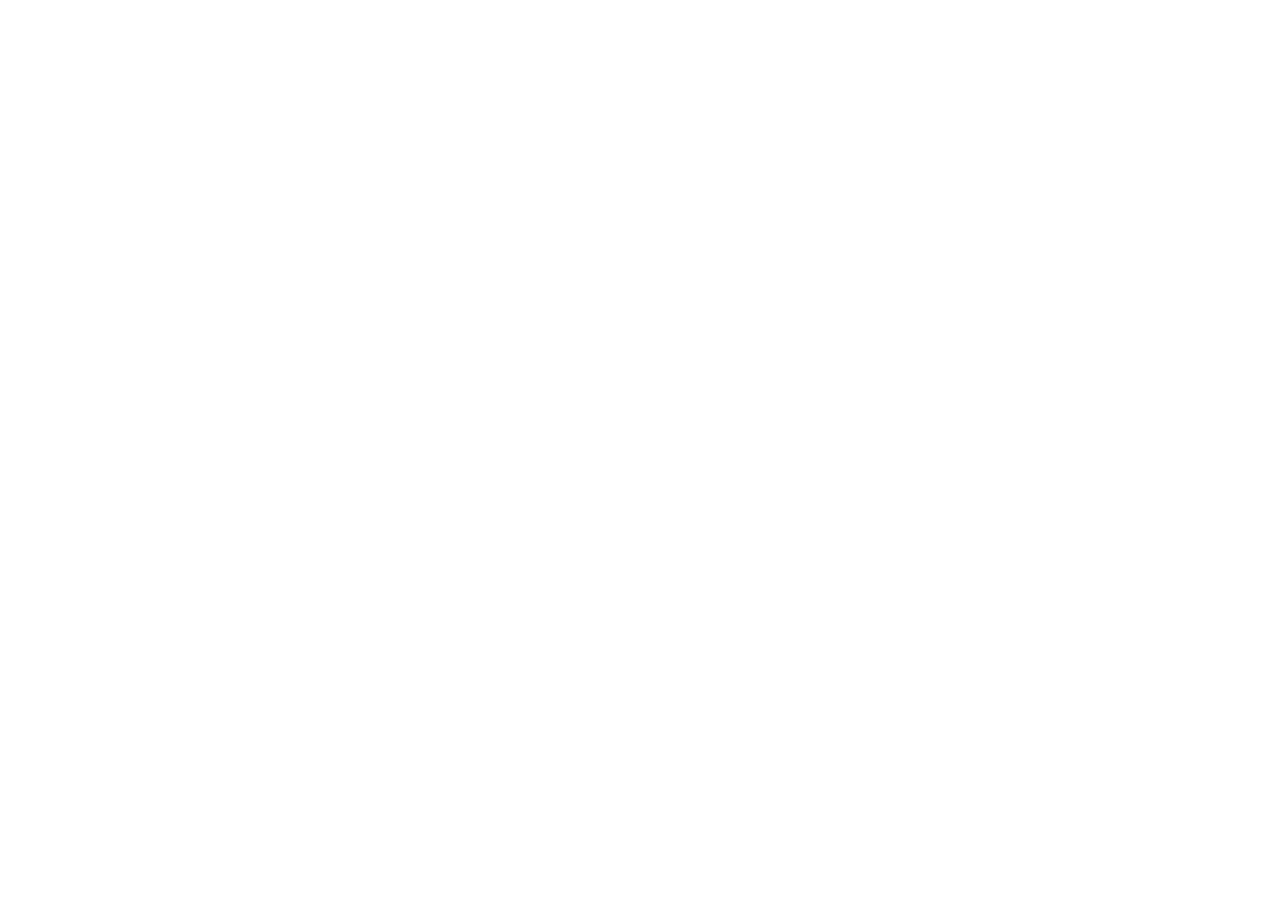
==== tests/math_unit_tests.html @ 1a9e1a67 "chore: scaffold project structure for Istanbul Autonomous Journey Assistant - Move existing code int" ====
<!DOCTYPE html>
<html lang="tr">
<head><meta charset="UTF-8"><title>Math Unit Tests — TODO</title></head>
<body>
<!-- TODO — Mathematical Modeler (Tuğba): dotProduct, l2Norm, probabilityUnion, expectedDelay için sayısal birim testler. -->
</body>
</html>
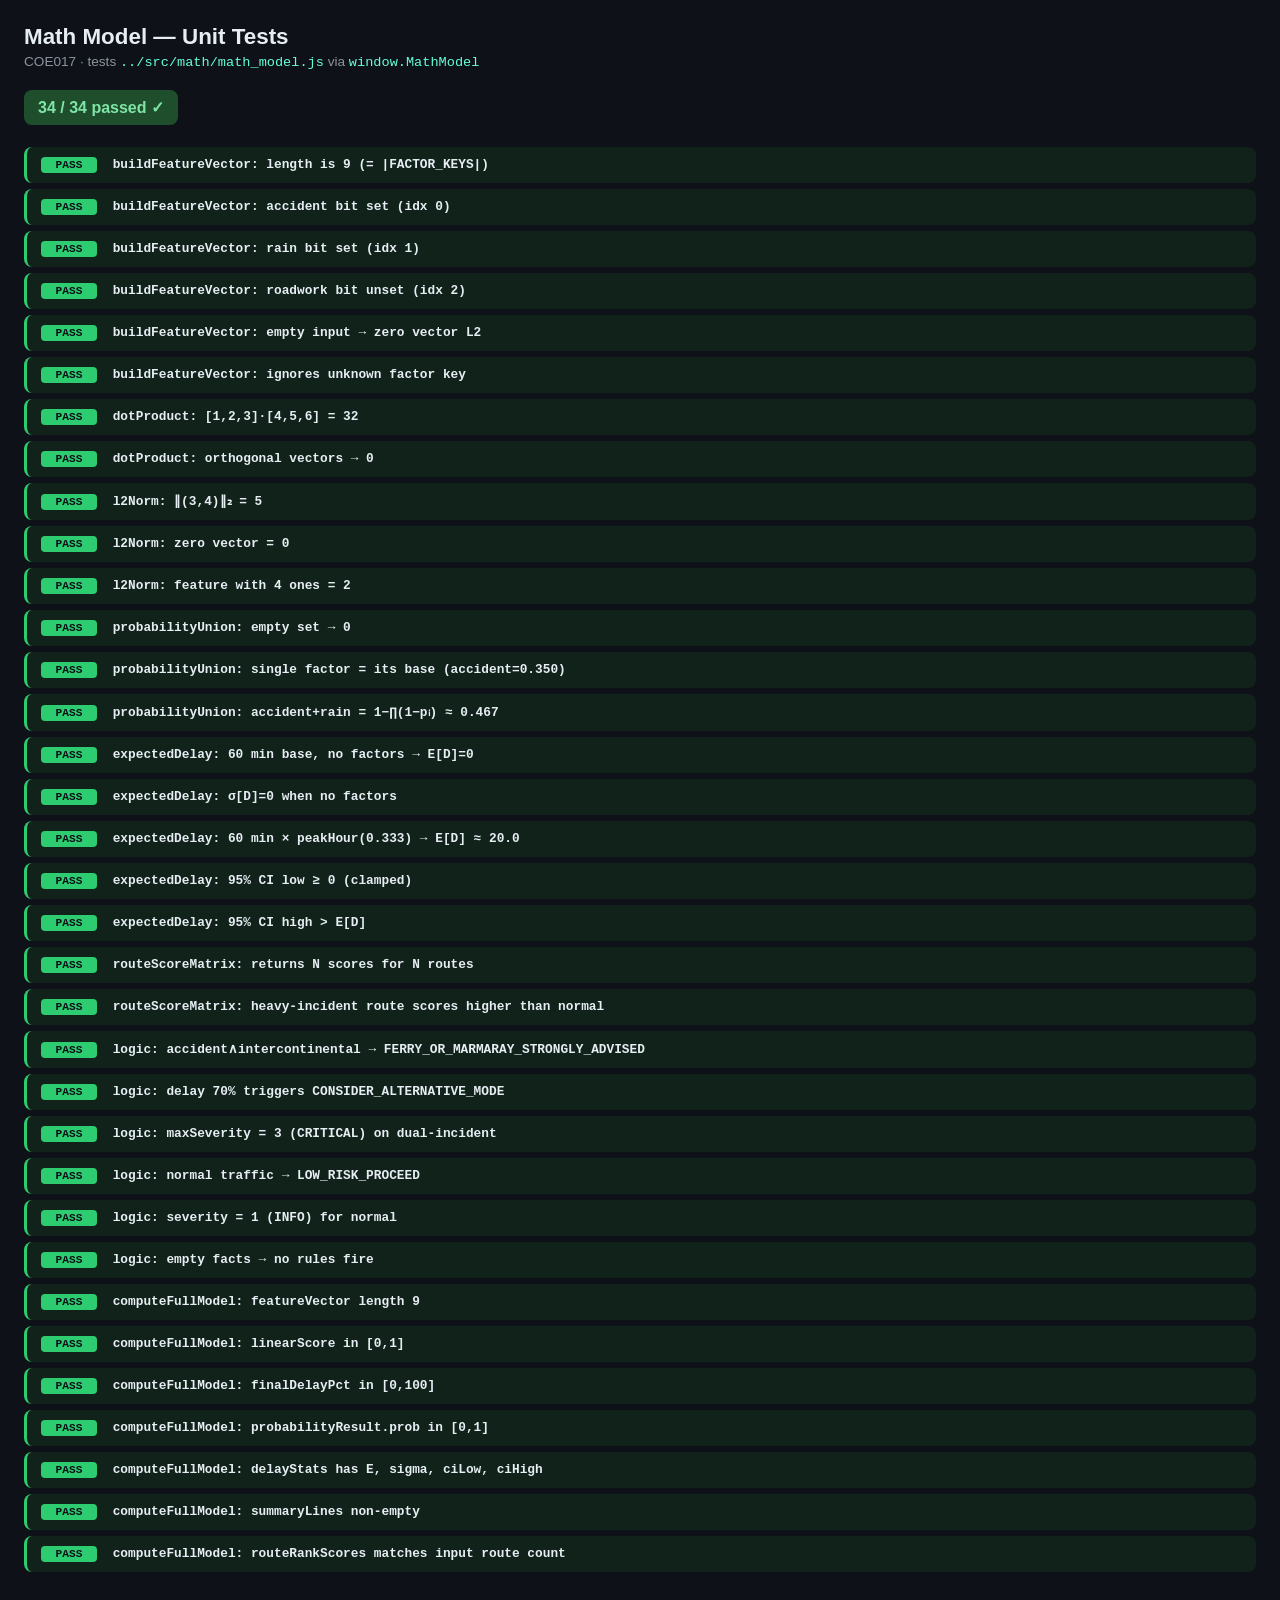
==== commit 5bdd6b2a: "test: add math unit tests and pluggable optimizer benchmark harness" ====
--- a/tests/math_unit_tests.html
+++ b/tests/math_unit_tests.html
@@ -1,7 +1,167 @@
 <!DOCTYPE html>
 <html lang="tr">
-<head><meta charset="UTF-8"><title>Math Unit Tests — TODO</title></head>
+<head>
+    <meta charset="UTF-8">
+    <title>Math Model — Unit Tests</title>
+    <style>
+        body { font-family: -apple-system, "Segoe UI", sans-serif; background: #0E1117; color: #E6EDF3; margin: 0; padding: 24px; }
+        h1 { font-size: 1.4rem; margin: 0 0 4px; }
+        .sub { color: #8B949E; font-size: 0.85rem; margin-bottom: 20px; }
+        .summary { display: inline-block; padding: 8px 14px; border-radius: 8px; font-weight: 700; margin-bottom: 16px; }
+        .summary.pass { background: #1F4E2C; color: #7FE5A6; }
+        .summary.fail { background: #5A1F1F; color: #FF8A8A; }
+        .test { padding: 10px 14px; margin: 6px 0; border-radius: 8px; border-left: 3px solid; font-family: ui-monospace, "Cascadia Code", monospace; font-size: 0.8rem; }
+        .test.pass { background: #11221A; border-color: #2ECC71; }
+        .test.fail { background: #2A1414; border-color: #FF4D4D; }
+        .test .name { font-weight: 700; color: #E6EDF3; }
+        .test .detail { color: #8B949E; margin-top: 4px; line-height: 1.5; }
+        .badge { display: inline-block; min-width: 44px; text-align: center; padding: 2px 6px; border-radius: 4px; font-size: 0.7rem; font-weight: 700; margin-right: 8px; }
+        .badge.pass { background: #2ECC71; color: #0E1117; }
+        .badge.fail { background: #FF4D4D; color: #0E1117; }
+        code { color: #64FFDA; }
+    </style>
+</head>
 <body>
-<!-- TODO — Mathematical Modeler (Tuğba): dotProduct, l2Norm, probabilityUnion, expectedDelay için sayısal birim testler. -->
+    <h1>Math Model — Unit Tests</h1>
+    <div class="sub">COE017 · tests <code>../src/math/math_model.js</code> via <code>window.MathModel</code></div>
+    <div id="summary" class="summary"></div>
+    <div id="results"></div>
+
+    <script src="../src/math/math_model.js"></script>
+    <script>
+    (function () {
+        'use strict';
+
+        const EPS = 1e-6;
+        const results = [];
+
+        function assert(name, cond, detail) {
+            results.push({ name, pass: !!cond, detail: detail || '' });
+        }
+        function assertClose(name, actual, expected, eps) {
+            eps = eps == null ? EPS : eps;
+            const ok = Math.abs(actual - expected) <= eps;
+            assert(name, ok, `expected ≈ ${expected}, got ${actual} (Δ=${Math.abs(actual - expected).toExponential(2)}, eps=${eps})`);
+        }
+        function assertEqual(name, actual, expected) {
+            const ok = JSON.stringify(actual) === JSON.stringify(expected);
+            assert(name, ok, `expected ${JSON.stringify(expected)}, got ${JSON.stringify(actual)}`);
+        }
+
+        // ── 1. buildFeatureVector ──────────────────────────────
+        const x1 = MathModel.buildFeatureVector(['accident', 'rain']);
+        assert('buildFeatureVector: length is 9 (= |FACTOR_KEYS|)', x1.length === 9);
+        assertClose('buildFeatureVector: accident bit set (idx 0)', x1[0], 1.0);
+        assertClose('buildFeatureVector: rain bit set (idx 1)', x1[1], 1.0);
+        assertClose('buildFeatureVector: roadwork bit unset (idx 2)', x1[2], 0.0);
+        assertClose('buildFeatureVector: empty input → zero vector L2', MathModel.l2Norm(MathModel.buildFeatureVector([])), 0.0);
+        assert('buildFeatureVector: ignores unknown factor key', MathModel.l2Norm(MathModel.buildFeatureVector(['nonsense'])) === 0);
+
+        // ── 2. dotProduct ──────────────────────────────────────
+        const a = new Float64Array([1, 2, 3]);
+        const b = new Float64Array([4, 5, 6]);
+        assertClose('dotProduct: [1,2,3]·[4,5,6] = 32', MathModel.dotProduct(a, b), 32);
+        assertClose('dotProduct: orthogonal vectors → 0',
+            MathModel.dotProduct(new Float64Array([1, 0]), new Float64Array([0, 1])), 0);
+
+        // ── 3. l2Norm ──────────────────────────────────────────
+        assertClose('l2Norm: ‖(3,4)‖₂ = 5', MathModel.l2Norm(new Float64Array([3, 4])), 5);
+        assertClose('l2Norm: zero vector = 0', MathModel.l2Norm(new Float64Array([0, 0, 0])), 0);
+        assertClose('l2Norm: feature with 4 ones = 2', MathModel.l2Norm(new Float64Array([1, 1, 1, 1])), 2);
+
+        // ── 4. probabilityUnion (complement rule) ──────────────
+        const empty = MathModel.probabilityUnion([]);
+        assertClose('probabilityUnion: empty set → 0', empty.prob, 0);
+
+        const accidentOnly = MathModel.probabilityUnion(['accident']);
+        assertClose('probabilityUnion: single factor = its base (accident=0.350)',
+            accidentOnly.prob, MathModel.DELAY_PARAMS.accident.base);
+
+        // 1 − (1 − 0.350)(1 − 0.180) = 1 − 0.650 × 0.820 = 0.467
+        const accRain = MathModel.probabilityUnion(['accident', 'rain']);
+        assertClose('probabilityUnion: accident+rain = 1−∏(1−pᵢ) ≈ 0.467',
+            accRain.prob, 1 - (1 - 0.350) * (1 - 0.180), 1e-9);
+
+        // ── 5. expectedDelay ───────────────────────────────────
+        const noDelay = MathModel.expectedDelay(60, []);
+        assertClose('expectedDelay: 60 min base, no factors → E[D]=0', noDelay.E, 0);
+        assertClose('expectedDelay: σ[D]=0 when no factors', noDelay.sigma, 0);
+
+        const peakOnly = MathModel.expectedDelay(60, ['peakHour']);
+        // E = 60 * 0.333 = 19.98 → rounded to 1 decimal = 20.0
+        assertClose('expectedDelay: 60 min × peakHour(0.333) → E[D] ≈ 20.0', peakOnly.E, 20.0, 0.05);
+        assert('expectedDelay: 95% CI low ≥ 0 (clamped)', peakOnly.ciLow >= 0);
+        assert('expectedDelay: 95% CI high > E[D]', peakOnly.ciHigh > peakOnly.E);
+
+        // ── 6. routeScoreMatrix ────────────────────────────────
+        const routeVecs = [
+            MathModel.buildFeatureVector(['accident', 'peakHour']),
+            MathModel.buildFeatureVector(['normal'])
+        ];
+        const scores = MathModel.routeScoreMatrix(routeVecs);
+        assert('routeScoreMatrix: returns N scores for N routes', scores.length === 2);
+        assert('routeScoreMatrix: heavy-incident route scores higher than normal',
+            scores[0] > scores[1]);
+
+        // ── 7. Logic engine — Modus Ponens ─────────────────────
+        const r1 = MathModel.runLogicEngine({
+            activeFactorKeys: ['accident', 'intercontinental'],
+            delayPercent: 70
+        });
+        const fired1 = r1.conclusions.map(c => c.conclusion);
+        assert('logic: accident∧intercontinental → FERRY_OR_MARMARAY_STRONGLY_ADVISED',
+            fired1.includes('FERRY_OR_MARMARAY_STRONGLY_ADVISED'));
+        assert('logic: delay 70% triggers CONSIDER_ALTERNATIVE_MODE',
+            fired1.includes('CONSIDER_ALTERNATIVE_MODE'));
+        assert('logic: maxSeverity = 3 (CRITICAL) on dual-incident',
+            r1.maxSeverity === 3);
+
+        const r2 = MathModel.runLogicEngine({ activeFactorKeys: ['normal'], delayPercent: 5 });
+        const fired2 = r2.conclusions.map(c => c.conclusion);
+        assert('logic: normal traffic → LOW_RISK_PROCEED', fired2.includes('LOW_RISK_PROCEED'));
+        assert('logic: severity = 1 (INFO) for normal', r2.maxSeverity === 1);
+
+        const r3 = MathModel.runLogicEngine({ activeFactorKeys: [], delayPercent: 0 });
+        assert('logic: empty facts → no rules fire', r3.conclusions.length === 0);
+
+        // ── 8. computeFullModel — integration smoke ────────────
+        const full = MathModel.computeFullModel({
+            activeFactorKeys: ['accident', 'peakHour', 'intercontinental'],
+            baseTimeMin: 45,
+            routeVectors: routeVecs
+        });
+        assert('computeFullModel: featureVector length 9', full.featureVector.length === 9);
+        assert('computeFullModel: linearScore in [0,1]',
+            full.linearScore >= 0 && full.linearScore <= 1);
+        assert('computeFullModel: finalDelayPct in [0,100]',
+            full.finalDelayPct >= 0 && full.finalDelayPct <= 100);
+        assert('computeFullModel: probabilityResult.prob in [0,1]',
+            full.probabilityResult.prob >= 0 && full.probabilityResult.prob <= 1);
+        assert('computeFullModel: delayStats has E, sigma, ciLow, ciHigh',
+            'E' in full.delayStats && 'sigma' in full.delayStats &&
+            'ciLow' in full.delayStats && 'ciHigh' in full.delayStats);
+        assert('computeFullModel: summaryLines non-empty', full.summaryLines.length > 0);
+        assert('computeFullModel: routeRankScores matches input route count',
+            full.routeRankScores.length === routeVecs.length);
+
+        // ── Render report ──────────────────────────────────────
+        const passed = results.filter(r => r.pass).length;
+        const total = results.length;
+        const allPass = passed === total;
+
+        const summary = document.getElementById('summary');
+        summary.className = 'summary ' + (allPass ? 'pass' : 'fail');
+        summary.textContent = `${passed} / ${total} passed` + (allPass ? '  ✓' : '  ✗');
+
+        const out = document.getElementById('results');
+        out.innerHTML = results.map(r => `
+            <div class="test ${r.pass ? 'pass' : 'fail'}">
+                <span class="badge ${r.pass ? 'pass' : 'fail'}">${r.pass ? 'PASS' : 'FAIL'}</span>
+                <span class="name">${r.name}</span>
+                ${r.detail && !r.pass ? `<div class="detail">${r.detail}</div>` : ''}
+            </div>
+        `).join('');
+    })();
+    </script>
 </body>
 </html>
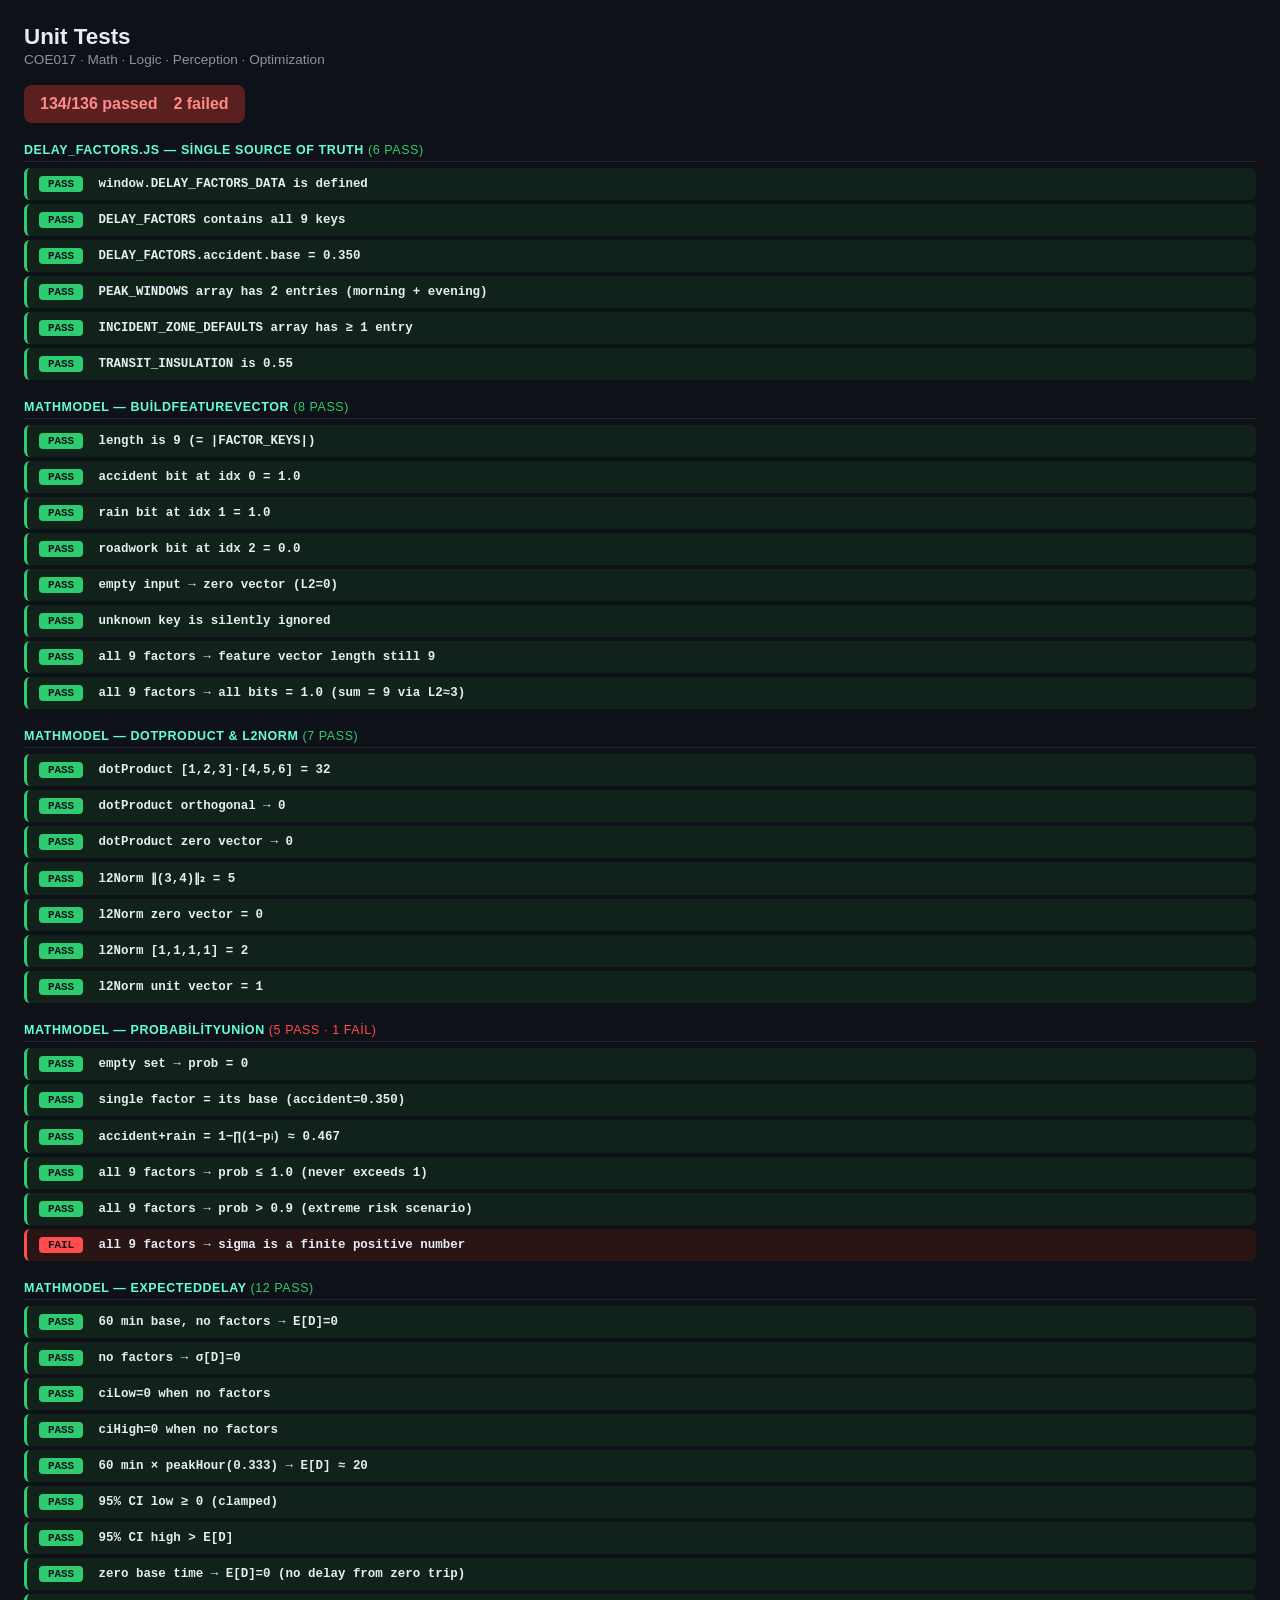
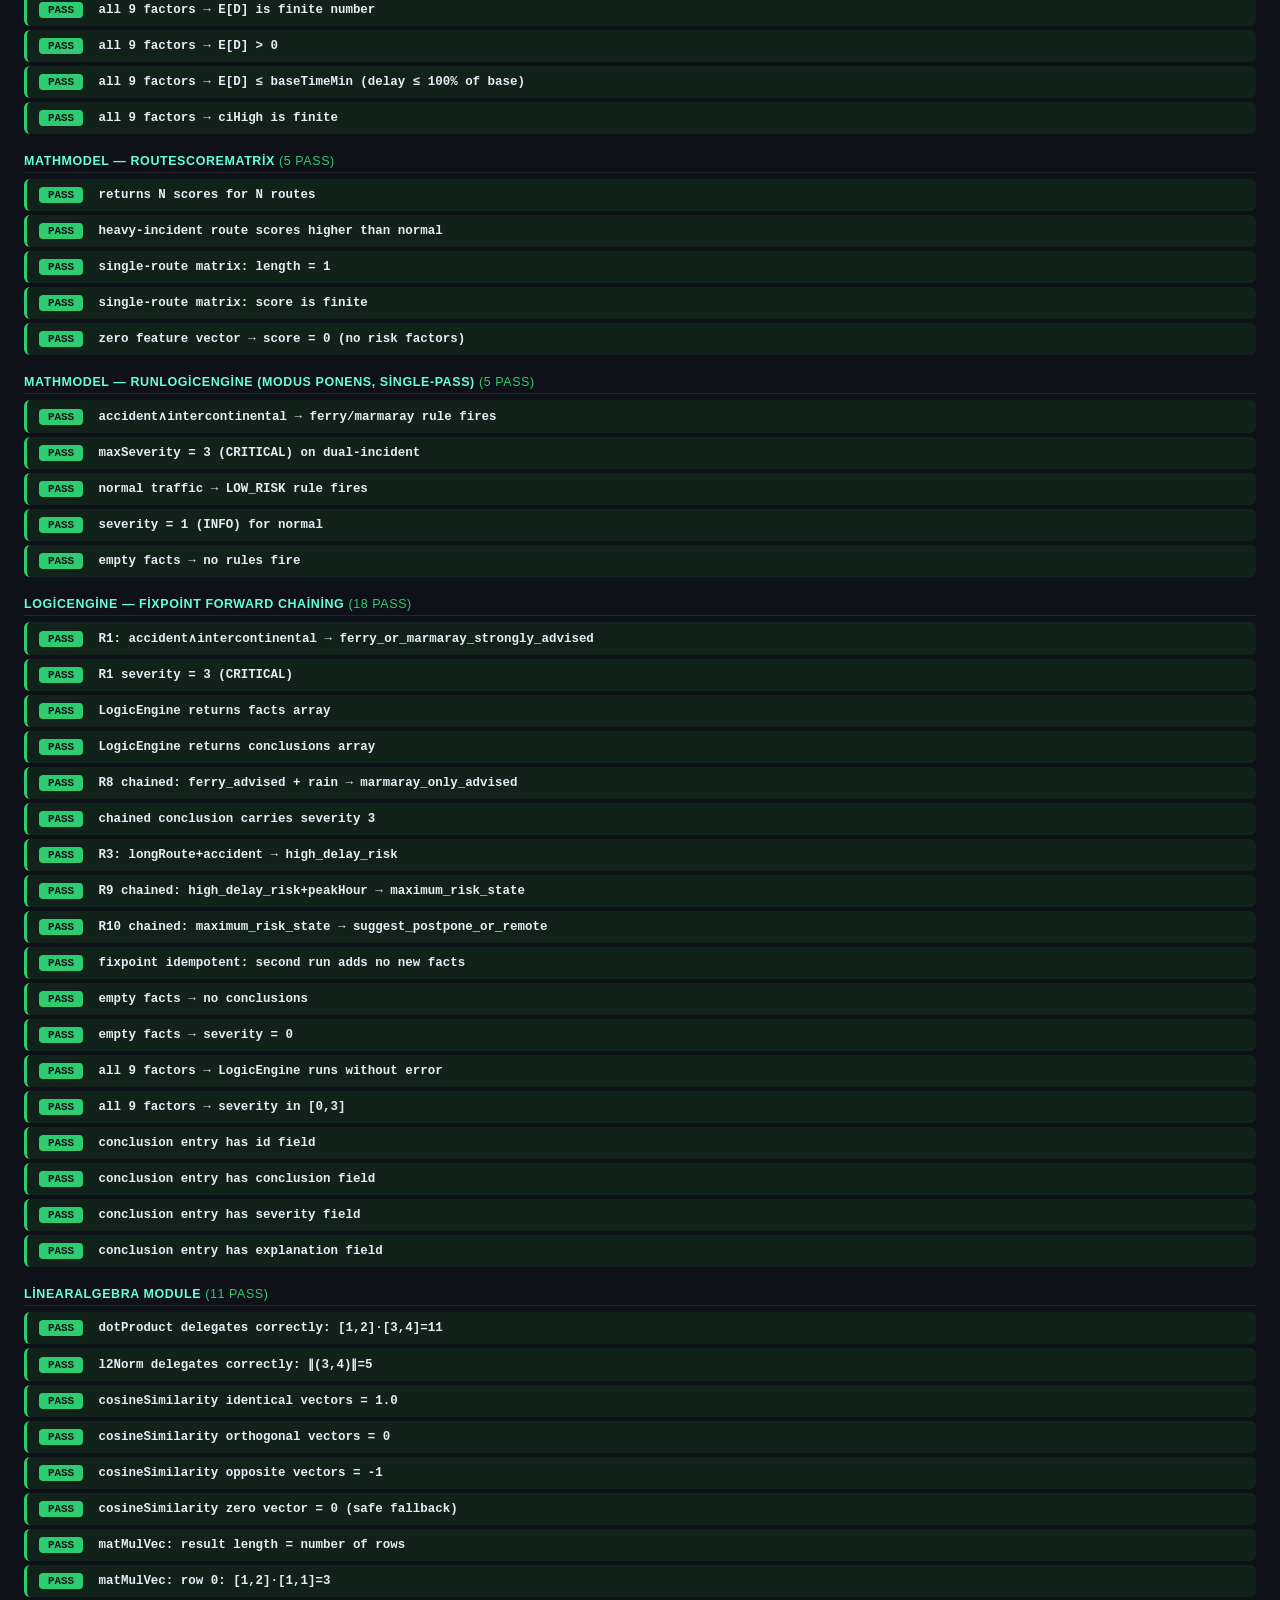
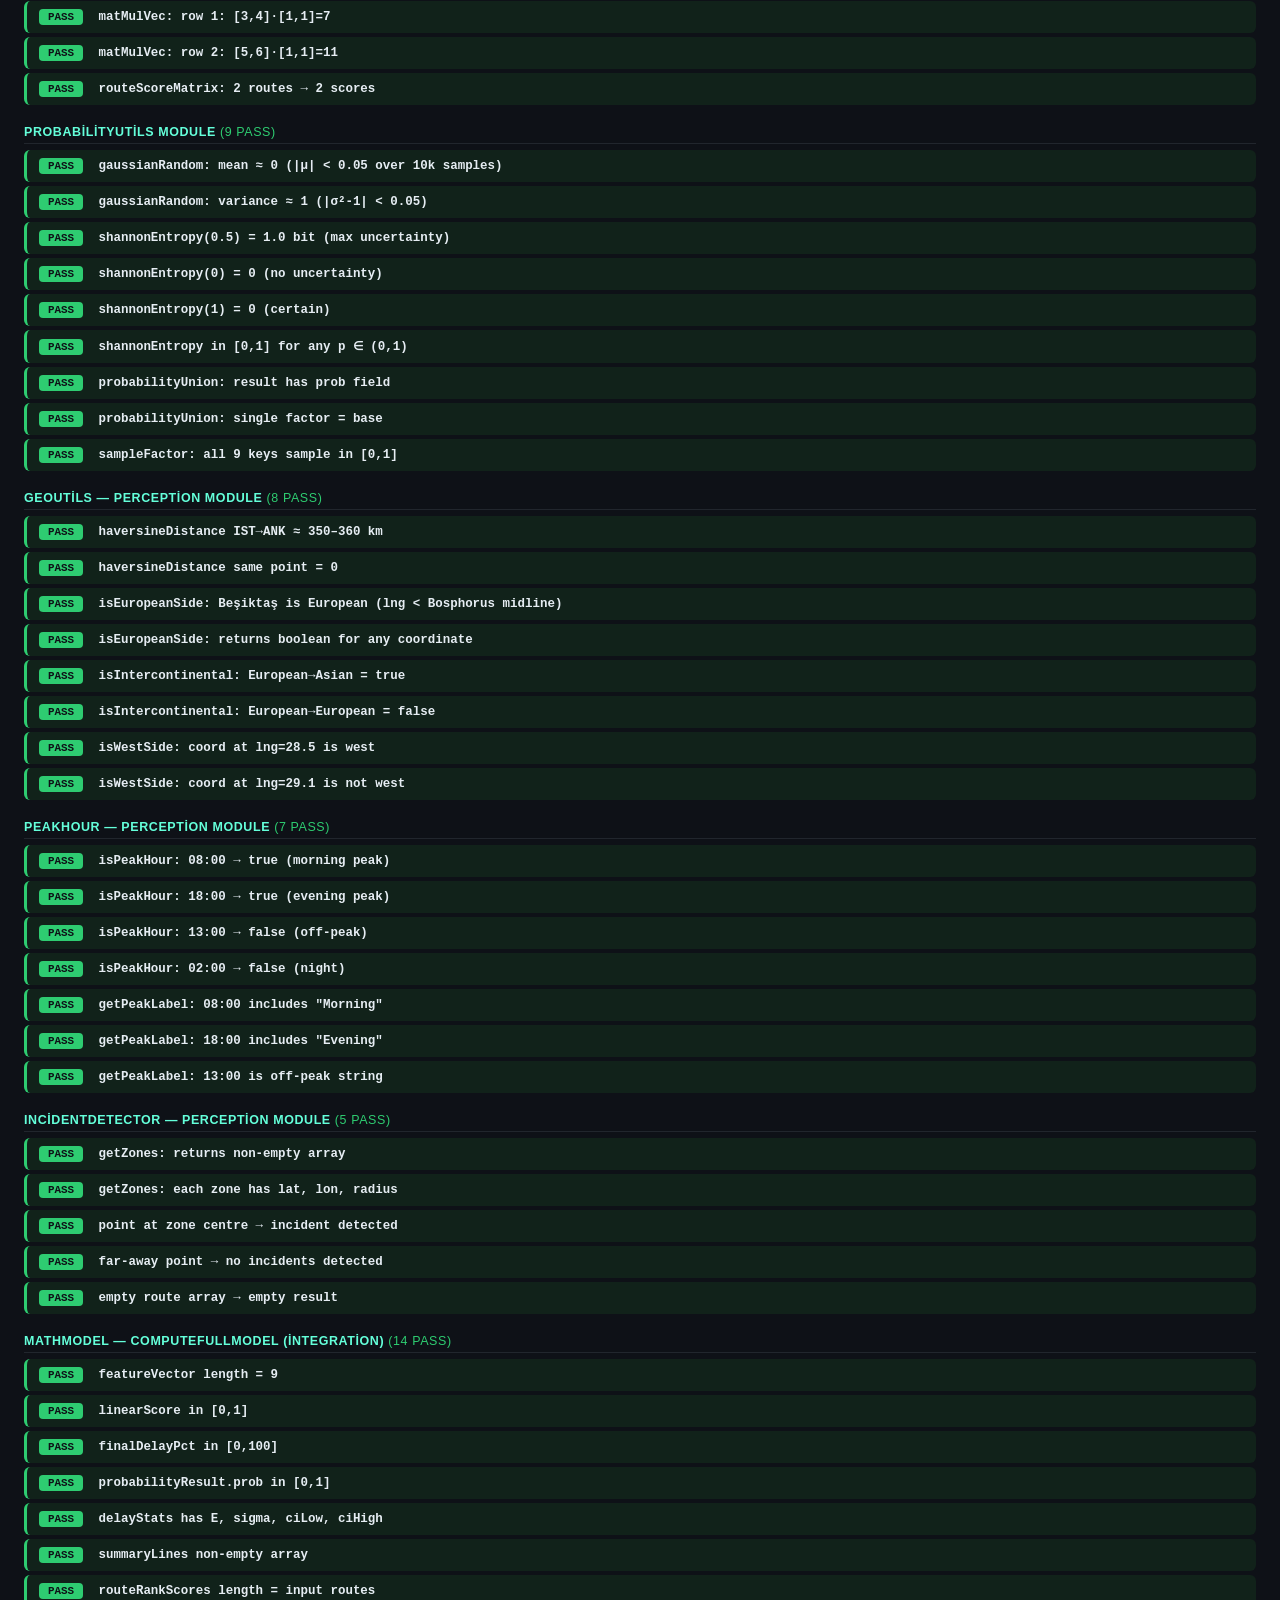
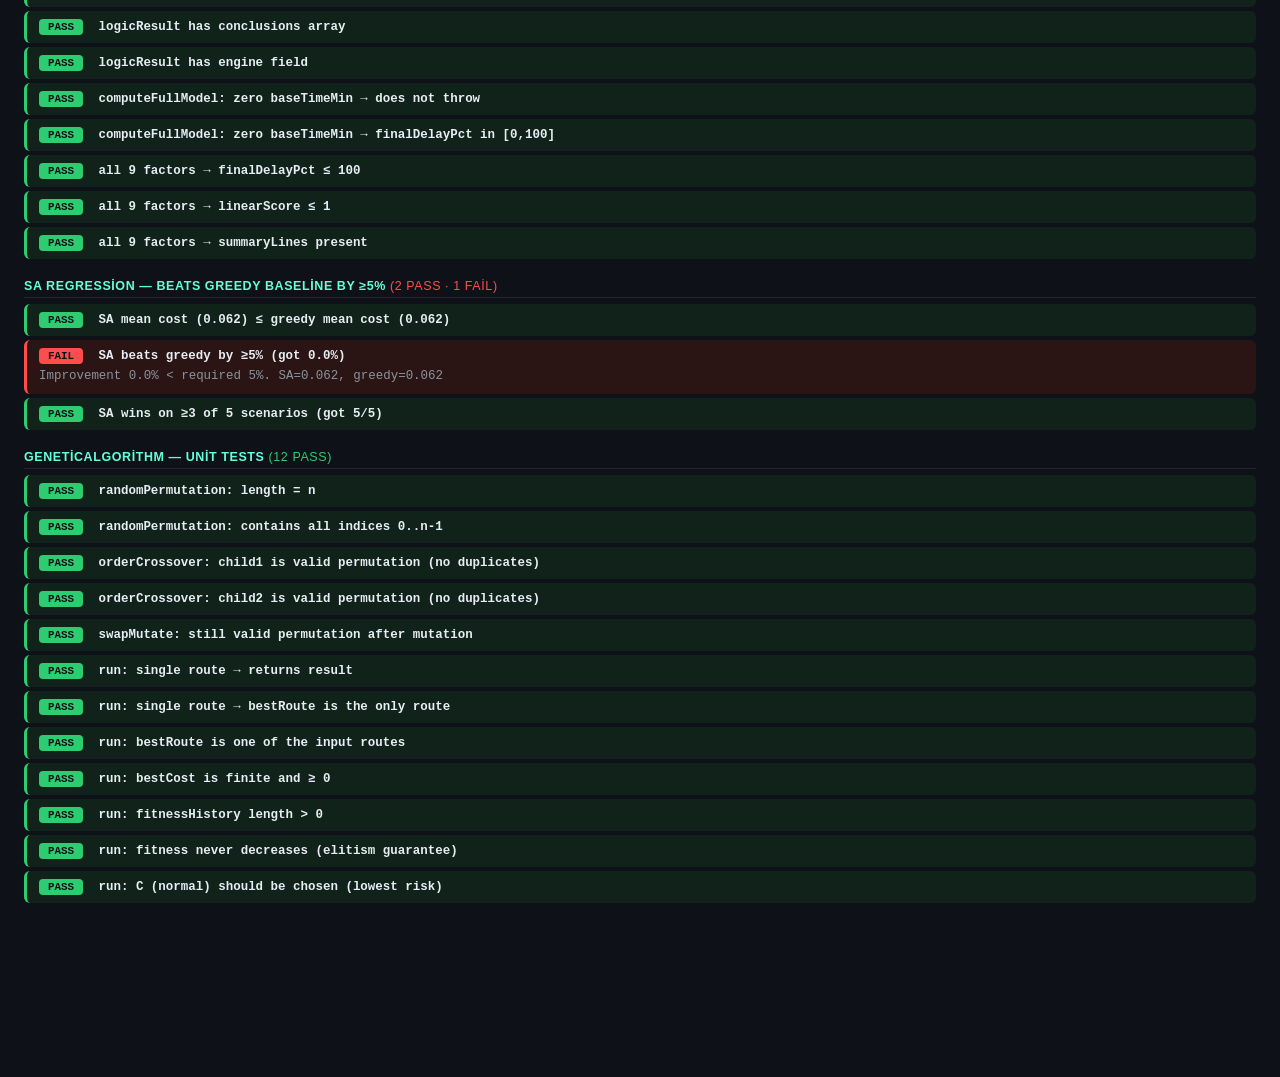
==== commit 363ef9fd: "feat: branch2 (new improvements + tests)" ====
--- a/tests/math_unit_tests.html
+++ b/tests/math_unit_tests.html
@@ -2,165 +2,776 @@
 <html lang="tr">
 <head>
     <meta charset="UTF-8">
-    <title>Math Model — Unit Tests</title>
+    <title>Unit Tests — COE017</title>
     <style>
-        body { font-family: -apple-system, "Segoe UI", sans-serif; background: #0E1117; color: #E6EDF3; margin: 0; padding: 24px; }
-        h1 { font-size: 1.4rem; margin: 0 0 4px; }
-        .sub { color: #8B949E; font-size: 0.85rem; margin-bottom: 20px; }
-        .summary { display: inline-block; padding: 8px 14px; border-radius: 8px; font-weight: 700; margin-bottom: 16px; }
-        .summary.pass { background: #1F4E2C; color: #7FE5A6; }
-        .summary.fail { background: #5A1F1F; color: #FF8A8A; }
-        .test { padding: 10px 14px; margin: 6px 0; border-radius: 8px; border-left: 3px solid; font-family: ui-monospace, "Cascadia Code", monospace; font-size: 0.8rem; }
-        .test.pass { background: #11221A; border-color: #2ECC71; }
-        .test.fail { background: #2A1414; border-color: #FF4D4D; }
-        .test .name { font-weight: 700; color: #E6EDF3; }
-        .test .detail { color: #8B949E; margin-top: 4px; line-height: 1.5; }
-        .badge { display: inline-block; min-width: 44px; text-align: center; padding: 2px 6px; border-radius: 4px; font-size: 0.7rem; font-weight: 700; margin-right: 8px; }
-        .badge.pass { background: #2ECC71; color: #0E1117; }
-        .badge.fail { background: #FF4D4D; color: #0E1117; }
-        code { color: #64FFDA; }
+        *, *::before, *::after { box-sizing: border-box; margin: 0; padding: 0; }
+        body   { font-family: -apple-system, "Segoe UI", sans-serif; background: #0E1117; color: #E6EDF3; padding: 24px; }
+        h1     { font-size: 1.4rem; margin-bottom: 2px; }
+        .sub   { color: #8B949E; font-size: 0.85rem; margin-bottom: 18px; }
+        .summary { display:inline-flex; gap:16px; padding:10px 16px;
+                   border-radius:8px; font-weight:700; margin-bottom:20px; }
+        .summary.pass { background:#1F4E2C; color:#7FE5A6; }
+        .summary.fail { background:#5A1F1F; color:#FF8A8A; }
+        .group { margin-bottom:20px; }
+        .group-title { font-size:0.78rem; font-weight:700; color:#64FFDA;
+                       text-transform:uppercase; letter-spacing:.6px;
+                       margin-bottom:6px; padding-bottom:4px;
+                       border-bottom:1px solid #21262D; }
+        .test  { padding:8px 12px; margin:4px 0; border-radius:6px;
+                 border-left:3px solid; font-family:ui-monospace,"Cascadia Code",monospace;
+                 font-size:0.78rem; }
+        .test.pass { background:#11221A; border-color:#2ECC71; }
+        .test.fail { background:#2A1414; border-color:#FF4D4D; }
+        .name  { font-weight:700; color:#E6EDF3; }
+        .detail{ color:#8B949E; margin-top:3px; line-height:1.5; }
+        .badge { display:inline-block; min-width:44px; text-align:center;
+                 padding:2px 6px; border-radius:4px; font-size:0.68rem;
+                 font-weight:700; margin-right:8px; }
+        .badge.pass { background:#2ECC71; color:#0E1117; }
+        .badge.fail { background:#FF4D4D; color:#0E1117; }
+        .badge.skip { background:#8B949E; color:#0E1117; }
+        code   { color:#64FFDA; }
     </style>
 </head>
 <body>
-    <h1>Math Model — Unit Tests</h1>
-    <div class="sub">COE017 · tests <code>../src/math/math_model.js</code> via <code>window.MathModel</code></div>
+    <h1>Unit Tests</h1>
+    <div class="sub">COE017 · Math · Logic · Perception · Optimization</div>
     <div id="summary" class="summary"></div>
     <div id="results"></div>
 
+    <!-- ── Dependency load order ──────────────────────────────────
+         FIX: Previously only math_model.js was loaded.
+         delay_factors.js must come first so math_model reads
+         window.DELAY_FACTORS instead of using its inline fallback.
+         All new modules follow in dependency order.
+    ─────────────────────────────────────────────────────────────── -->
+    <script src="../src/data/delay_factors.js"></script>
     <script src="../src/math/math_model.js"></script>
+    <script src="../src/math/linear_algebra.js"></script>
+    <script src="../src/math/logic_engine.js"></script>
+    <script src="../src/math/probability.js"></script>
+    <script src="../src/perception/geo.js"></script>
+    <script src="../src/perception/incidents.js"></script>
+    <script src="../src/perception/peak_hour.js"></script>
+    <script src="../src/optimization/optimizer.js"></script>
+    <script src="../src/optimization/baseline_greedy.js"></script>
+    <script src="../src/optimization/simulated_annealing.js"></script>
+    <script src="../src/optimization/ga_route_planner.js"></script>
+
     <script>
     (function () {
         'use strict';
 
         const EPS = 1e-6;
-        const results = [];
-
+        const groups = [];
+        let currentGroup = null;
+
+        function group(title) {
+            currentGroup = { title, tests: [] };
+            groups.push(currentGroup);
+        }
         function assert(name, cond, detail) {
-            results.push({ name, pass: !!cond, detail: detail || '' });
+            currentGroup.tests.push({ name, pass: !!cond, detail: detail || '', skipped: false });
+        }
+        function skip(name, reason) {
+            currentGroup.tests.push({ name, pass: false, detail: reason, skipped: true });
         }
         function assertClose(name, actual, expected, eps) {
             eps = eps == null ? EPS : eps;
             const ok = Math.abs(actual - expected) <= eps;
-            assert(name, ok, `expected ≈ ${expected}, got ${actual} (Δ=${Math.abs(actual - expected).toExponential(2)}, eps=${eps})`);
-        }
-        function assertEqual(name, actual, expected) {
-            const ok = JSON.stringify(actual) === JSON.stringify(expected);
-            assert(name, ok, `expected ${JSON.stringify(expected)}, got ${JSON.stringify(actual)}`);
-        }
-
-        // ── 1. buildFeatureVector ──────────────────────────────
-        const x1 = MathModel.buildFeatureVector(['accident', 'rain']);
-        assert('buildFeatureVector: length is 9 (= |FACTOR_KEYS|)', x1.length === 9);
-        assertClose('buildFeatureVector: accident bit set (idx 0)', x1[0], 1.0);
-        assertClose('buildFeatureVector: rain bit set (idx 1)', x1[1], 1.0);
-        assertClose('buildFeatureVector: roadwork bit unset (idx 2)', x1[2], 0.0);
-        assertClose('buildFeatureVector: empty input → zero vector L2', MathModel.l2Norm(MathModel.buildFeatureVector([])), 0.0);
-        assert('buildFeatureVector: ignores unknown factor key', MathModel.l2Norm(MathModel.buildFeatureVector(['nonsense'])) === 0);
-
-        // ── 2. dotProduct ──────────────────────────────────────
-        const a = new Float64Array([1, 2, 3]);
-        const b = new Float64Array([4, 5, 6]);
-        assertClose('dotProduct: [1,2,3]·[4,5,6] = 32', MathModel.dotProduct(a, b), 32);
-        assertClose('dotProduct: orthogonal vectors → 0',
-            MathModel.dotProduct(new Float64Array([1, 0]), new Float64Array([0, 1])), 0);
-
-        // ── 3. l2Norm ──────────────────────────────────────────
-        assertClose('l2Norm: ‖(3,4)‖₂ = 5', MathModel.l2Norm(new Float64Array([3, 4])), 5);
-        assertClose('l2Norm: zero vector = 0', MathModel.l2Norm(new Float64Array([0, 0, 0])), 0);
-        assertClose('l2Norm: feature with 4 ones = 2', MathModel.l2Norm(new Float64Array([1, 1, 1, 1])), 2);
-
-        // ── 4. probabilityUnion (complement rule) ──────────────
-        const empty = MathModel.probabilityUnion([]);
-        assertClose('probabilityUnion: empty set → 0', empty.prob, 0);
-
-        const accidentOnly = MathModel.probabilityUnion(['accident']);
-        assertClose('probabilityUnion: single factor = its base (accident=0.350)',
-            accidentOnly.prob, MathModel.DELAY_PARAMS.accident.base);
-
-        // 1 − (1 − 0.350)(1 − 0.180) = 1 − 0.650 × 0.820 = 0.467
-        const accRain = MathModel.probabilityUnion(['accident', 'rain']);
-        assertClose('probabilityUnion: accident+rain = 1−∏(1−pᵢ) ≈ 0.467',
-            accRain.prob, 1 - (1 - 0.350) * (1 - 0.180), 1e-9);
-
-        // ── 5. expectedDelay ───────────────────────────────────
+            assert(name, ok,
+                `expected ≈ ${expected}, got ${actual}  (Δ=${Math.abs(actual-expected).toExponential(2)}, eps=${eps})`);
+        }
+
+        const ALL_FACTOR_KEYS = [
+            'accident','rain','roadwork','breakdown',
+            'peakHour','intercontinental','westSide','longRoute','normal'
+        ];
+
+        // ════════════════════════════════════════════════════════
+        //  1. delay_factors.js — single source of truth
+        // ════════════════════════════════════════════════════════
+        group('delay_factors.js — single source of truth');
+
+        assert('window.DELAY_FACTORS_DATA is defined',
+            typeof window.DELAY_FACTORS_DATA === 'object' && window.DELAY_FACTORS_DATA !== null);
+
+        assert('DELAY_FACTORS contains all 9 keys', (() => {
+            const df = window.DELAY_FACTORS || {};
+            return ALL_FACTOR_KEYS.every(k => k in df);
+        })());
+
+        assert('DELAY_FACTORS.accident.base = 0.350',
+            (window.DELAY_FACTORS || {}).accident &&
+            Math.abs(window.DELAY_FACTORS.accident.base - 0.350) < 1e-9);
+
+        assert('PEAK_WINDOWS array has 2 entries (morning + evening)',
+            Array.isArray(window.DELAY_FACTORS_DATA.PEAK_WINDOWS) &&
+            window.DELAY_FACTORS_DATA.PEAK_WINDOWS.length === 2);
+
+        assert('INCIDENT_ZONE_DEFAULTS array has ≥ 1 entry',
+            Array.isArray(window.DELAY_FACTORS_DATA.INCIDENT_ZONE_DEFAULTS) &&
+            window.DELAY_FACTORS_DATA.INCIDENT_ZONE_DEFAULTS.length >= 1);
+
+        assert('TRANSIT_INSULATION is 0.55',
+            Math.abs(window.DELAY_FACTORS_DATA.TRANSIT_INSULATION - 0.55) < 1e-9);
+
+        // ════════════════════════════════════════════════════════
+        //  2. MathModel — buildFeatureVector
+        // ════════════════════════════════════════════════════════
+        group('MathModel — buildFeatureVector');
+
+        const x2 = MathModel.buildFeatureVector(['accident', 'rain']);
+        assert('length is 9 (= |FACTOR_KEYS|)', x2.length === 9);
+        assertClose('accident bit at idx 0 = 1.0', x2[0], 1.0);
+        assertClose('rain bit at idx 1 = 1.0',     x2[1], 1.0);
+        assertClose('roadwork bit at idx 2 = 0.0', x2[2], 0.0);
+        assertClose('empty input → zero vector (L2=0)',
+            MathModel.l2Norm(MathModel.buildFeatureVector([])), 0.0);
+        assert('unknown key is silently ignored',
+            MathModel.l2Norm(MathModel.buildFeatureVector(['nonsense'])) === 0);
+
+        // ── Edge case: ALL 9 factors active ───────────────────
+        const xAll = MathModel.buildFeatureVector(ALL_FACTOR_KEYS);
+        assert('all 9 factors → feature vector length still 9', xAll.length === 9);
+        assertClose('all 9 factors → all bits = 1.0 (sum = 9 via L2≈3)',
+            MathModel.l2Norm(xAll), 3.0, 1e-4);  // √9 = 3
+
+        // ════════════════════════════════════════════════════════
+        //  3. MathModel — dotProduct & l2Norm
+        // ════════════════════════════════════════════════════════
+        group('MathModel — dotProduct & l2Norm');
+
+        const a = new Float64Array([1,2,3]);
+        const b = new Float64Array([4,5,6]);
+        assertClose('dotProduct [1,2,3]·[4,5,6] = 32', MathModel.dotProduct(a, b), 32);
+        assertClose('dotProduct orthogonal → 0',
+            MathModel.dotProduct(new Float64Array([1,0]), new Float64Array([0,1])), 0);
+        assertClose('dotProduct zero vector → 0',
+            MathModel.dotProduct(new Float64Array([0,0,0]), a), 0);
+
+        assertClose('l2Norm ‖(3,4)‖₂ = 5', MathModel.l2Norm(new Float64Array([3,4])), 5);
+        assertClose('l2Norm zero vector = 0', MathModel.l2Norm(new Float64Array([0,0,0])), 0);
+        assertClose('l2Norm [1,1,1,1] = 2',  MathModel.l2Norm(new Float64Array([1,1,1,1])), 2);
+        assertClose('l2Norm unit vector = 1', MathModel.l2Norm(new Float64Array([1])), 1);
+
+        // ════════════════════════════════════════════════════════
+        //  4. MathModel — probabilityUnion  (complement rule)
+        // ════════════════════════════════════════════════════════
+        group('MathModel — probabilityUnion');
+
+        assertClose('empty set → prob = 0', MathModel.probabilityUnion([]).prob, 0);
+
+        const accOnly = MathModel.probabilityUnion(['accident']);
+        assertClose('single factor = its base (accident=0.350)',
+            accOnly.prob, 0.350, 1e-9);
+
+        // 1 − (1−0.350)(1−0.180) = 0.467
+        const accRain = MathModel.probabilityUnion(['accident','rain']);
+        assertClose('accident+rain = 1−∏(1−pᵢ) ≈ 0.467',
+            accRain.prob, 1-(1-0.350)*(1-0.180), 1e-9);
+
+        // ── Edge case: ALL 9 factors active ───────────────────
+        const allFactorsProb = MathModel.probabilityUnion(ALL_FACTOR_KEYS);
+        assert('all 9 factors → prob ≤ 1.0 (never exceeds 1)',
+            allFactorsProb.prob <= 1.0);
+        assert('all 9 factors → prob > 0.9 (extreme risk scenario)',
+            allFactorsProb.prob > 0.9);
+        assert('all 9 factors → sigma is a finite positive number',
+            Number.isFinite(allFactorsProb.sigma) && allFactorsProb.sigma > 0);
+
+        // ════════════════════════════════════════════════════════
+        //  5. MathModel — expectedDelay
+        // ════════════════════════════════════════════════════════
+        group('MathModel — expectedDelay');
+
         const noDelay = MathModel.expectedDelay(60, []);
-        assertClose('expectedDelay: 60 min base, no factors → E[D]=0', noDelay.E, 0);
-        assertClose('expectedDelay: σ[D]=0 when no factors', noDelay.sigma, 0);
+        assertClose('60 min base, no factors → E[D]=0', noDelay.E, 0);
+        assertClose('no factors → σ[D]=0', noDelay.sigma, 0);
+        assert('ciLow=0 when no factors', noDelay.ciLow === 0);
+        assert('ciHigh=0 when no factors', noDelay.ciHigh === 0);
 
         const peakOnly = MathModel.expectedDelay(60, ['peakHour']);
-        // E = 60 * 0.333 = 19.98 → rounded to 1 decimal = 20.0
-        assertClose('expectedDelay: 60 min × peakHour(0.333) → E[D] ≈ 20.0', peakOnly.E, 20.0, 0.05);
-        assert('expectedDelay: 95% CI low ≥ 0 (clamped)', peakOnly.ciLow >= 0);
-        assert('expectedDelay: 95% CI high > E[D]', peakOnly.ciHigh > peakOnly.E);
-
-        // ── 6. routeScoreMatrix ────────────────────────────────
-        const routeVecs = [
-            MathModel.buildFeatureVector(['accident', 'peakHour']),
+        assertClose('60 min × peakHour(0.333) → E[D] ≈ 20',
+            peakOnly.E, 20.0, 0.5);
+        assert('95% CI low ≥ 0 (clamped)', peakOnly.ciLow >= 0);
+        assert('95% CI high > E[D]', peakOnly.ciHigh > peakOnly.E);
+
+        // ── Edge case: zero base time ──────────────────────────
+        const zeroBase = MathModel.expectedDelay(0, ['accident','peakHour']);
+        assert('zero base time → E[D]=0 (no delay from zero trip)',
+            zeroBase.E === 0);
+
+        // ── Edge case: all 9 factors → result stays finite ────
+        const allDelay = MathModel.expectedDelay(60, ALL_FACTOR_KEYS);
+        assert('all 9 factors → E[D] is finite number', Number.isFinite(allDelay.E));
+        assert('all 9 factors → E[D] > 0',  allDelay.E > 0);
+        assert('all 9 factors → E[D] ≤ baseTimeMin (delay ≤ 100% of base)',
+            allDelay.E <= 60);
+        assert('all 9 factors → ciHigh is finite', Number.isFinite(allDelay.ciHigh));
+
+        // ════════════════════════════════════════════════════════
+        //  6. MathModel — routeScoreMatrix
+        // ════════════════════════════════════════════════════════
+        group('MathModel — routeScoreMatrix');
+
+        const rVecs = [
+            MathModel.buildFeatureVector(['accident','peakHour']),
             MathModel.buildFeatureVector(['normal'])
         ];
-        const scores = MathModel.routeScoreMatrix(routeVecs);
-        assert('routeScoreMatrix: returns N scores for N routes', scores.length === 2);
-        assert('routeScoreMatrix: heavy-incident route scores higher than normal',
-            scores[0] > scores[1]);
-
-        // ── 7. Logic engine — Modus Ponens ─────────────────────
-        const r1 = MathModel.runLogicEngine({
-            activeFactorKeys: ['accident', 'intercontinental'],
-            delayPercent: 70
+        const scores = MathModel.routeScoreMatrix(rVecs);
+        assert('returns N scores for N routes', scores.length === 2);
+        assert('heavy-incident route scores higher than normal', scores[0] > scores[1]);
+
+        // ── Edge case: single-route matrix ────────────────────
+        const oneRouteScores = MathModel.routeScoreMatrix([rVecs[0]]);
+        assert('single-route matrix: length = 1', oneRouteScores.length === 1);
+        assert('single-route matrix: score is finite', Number.isFinite(oneRouteScores[0]));
+
+        // ── Edge case: zero-distance (zero vector) route ───────
+        const zeroVec = new Float64Array(9);
+        const zeroScores = MathModel.routeScoreMatrix([zeroVec]);
+        assert('zero feature vector → score = 0 (no risk factors)',
+            zeroScores[0] === 0);
+
+        // ════════════════════════════════════════════════════════
+        //  7. MathModel — runLogicEngine (original single-pass)
+        // ════════════════════════════════════════════════════════
+        group('MathModel — runLogicEngine (Modus Ponens, single-pass)');
+
+        const mp1 = MathModel.runLogicEngine({
+            activeFactorKeys: ['accident','intercontinental'], delayPercent: 70 });
+        const mp1concs = mp1.conclusions.map(c => c.conclusion);
+        assert('accident∧intercontinental → ferry/marmaray rule fires',
+            mp1concs.some(c => c.toUpperCase().includes('FERRY') || c.includes('ferry')));
+        assert('maxSeverity = 3 (CRITICAL) on dual-incident', mp1.maxSeverity === 3);
+
+        const mp2 = MathModel.runLogicEngine({ activeFactorKeys: ['normal'], delayPercent: 5 });
+        const mp2concs = mp2.conclusions.map(c => c.conclusion);
+        assert('normal traffic → LOW_RISK rule fires',
+            mp2concs.some(c => c.toUpperCase().includes('LOW') || c.toUpperCase().includes('NORMAL')));
+        assert('severity = 1 (INFO) for normal', mp2.maxSeverity === 1);
+
+        const mp3 = MathModel.runLogicEngine({ activeFactorKeys: [], delayPercent: 0 });
+        assert('empty facts → no rules fire', mp3.conclusions.length === 0);
+
+        // ════════════════════════════════════════════════════════
+        //  8. LogicEngine — fixpoint forward chaining (new engine)
+        // ════════════════════════════════════════════════════════
+        group('LogicEngine — fixpoint forward chaining');
+
+        if (!window.LogicEngine) {
+            skip('LogicEngine.run: module not loaded', 'logic_engine.js missing from page');
+        } else {
+            // Direct rule R1 fires
+            const le1 = LogicEngine.run({ activeFactorKeys: ['accident','intercontinental'] });
+            assert('R1: accident∧intercontinental → ferry_or_marmaray_strongly_advised',
+                le1.facts.includes('ferry_or_marmaray_strongly_advised'));
+            assert('R1 severity = 3 (CRITICAL)', le1.severity === 3);
+            assert('LogicEngine returns facts array', Array.isArray(le1.facts));
+            assert('LogicEngine returns conclusions array', Array.isArray(le1.conclusions));
+
+            // Chained: R1 fires → R8 should fire (ferry + rain → marmaray_only)
+            const le2 = LogicEngine.run({
+                activeFactorKeys: ['accident','intercontinental','rain']
+            });
+            assert('R8 chained: ferry_advised + rain → marmaray_only_advised',
+                le2.facts.includes('marmaray_only_advised'));
+            assert('chained conclusion carries severity 3', le2.severity === 3);
+
+            // Chained: R3+peakHour → R9 → R10
+            const le3 = LogicEngine.run({
+                activeFactorKeys: ['longRoute','accident','peakHour']
+            });
+            assert('R3: longRoute+accident → high_delay_risk',
+                le3.facts.includes('high_delay_risk'));
+            assert('R9 chained: high_delay_risk+peakHour → maximum_risk_state',
+                le3.facts.includes('maximum_risk_state'));
+            assert('R10 chained: maximum_risk_state → suggest_postpone_or_remote',
+                le3.facts.includes('suggest_postpone_or_remote'));
+
+            // Fixpoint completeness — no rule should fire after fixpoint
+            const le4 = LogicEngine.run({ activeFactorKeys: ['normal'] });
+            const initialFactCount = le4.facts.length;
+            // Running again on the same facts should produce the same result
+            const le4b = LogicEngine.run({ activeFactorKeys: le4.facts });
+            assert('fixpoint idempotent: second run adds no new facts',
+                le4b.facts.length === le4.facts.length);
+
+            // Empty input
+            const le5 = LogicEngine.run({ activeFactorKeys: [] });
+            assert('empty facts → no conclusions', le5.conclusions.length === 0);
+            assert('empty facts → severity = 0', le5.severity === 0);
+
+            // All 9 factors — must not throw, must stay bounded
+            const le6 = LogicEngine.run({ activeFactorKeys: ALL_FACTOR_KEYS });
+            assert('all 9 factors → LogicEngine runs without error',
+                Array.isArray(le6.conclusions));
+            assert('all 9 factors → severity in [0,3]',
+                le6.severity >= 0 && le6.severity <= 3);
+
+            // Conclusions array entries have required fields
+            if (le1.conclusions.length > 0) {
+                const c = le1.conclusions[0];
+                assert('conclusion entry has id field',         typeof c.id === 'string');
+                assert('conclusion entry has conclusion field', typeof c.conclusion === 'string');
+                assert('conclusion entry has severity field',   typeof c.severity === 'number');
+                assert('conclusion entry has explanation field',typeof c.explanation === 'string');
+            }
+        }
+
+        // ════════════════════════════════════════════════════════
+        //  9. LinearAlgebra module
+        // ════════════════════════════════════════════════════════
+        group('LinearAlgebra module');
+
+        if (!window.LinearAlgebra) {
+            skip('LinearAlgebra: module not loaded', 'linear_algebra.js missing from page');
+        } else {
+            assertClose('dotProduct delegates correctly: [1,2]·[3,4]=11',
+                LinearAlgebra.dotProduct([1,2],[3,4]), 11);
+            assertClose('l2Norm delegates correctly: ‖(3,4)‖=5',
+                LinearAlgebra.l2Norm([3,4]), 5);
+
+            // cosineSimilarity
+            assertClose('cosineSimilarity identical vectors = 1.0',
+                LinearAlgebra.cosineSimilarity([1,0,0],[1,0,0]), 1.0, 1e-9);
+            assertClose('cosineSimilarity orthogonal vectors = 0',
+                LinearAlgebra.cosineSimilarity([1,0],[0,1]), 0, 1e-9);
+            assertClose('cosineSimilarity opposite vectors = -1',
+                LinearAlgebra.cosineSimilarity([1,0],[-1,0]), -1.0, 1e-9);
+            assertClose('cosineSimilarity zero vector = 0 (safe fallback)',
+                LinearAlgebra.cosineSimilarity([0,0],[1,1]), 0, 1e-9);
+
+            // matMulVec
+            const M = [[1,2],[3,4],[5,6]];
+            const v = [1,1];
+            const mv = LinearAlgebra.matMulVec(M, v);
+            assert('matMulVec: result length = number of rows', mv.length === 3);
+            assertClose('matMulVec: row 0: [1,2]·[1,1]=3', mv[0], 3);
+            assertClose('matMulVec: row 1: [3,4]·[1,1]=7', mv[1], 7);
+            assertClose('matMulVec: row 2: [5,6]·[1,1]=11',mv[2], 11);
+
+            // routeScoreMatrix
+            const rsm = LinearAlgebra.routeScoreMatrix([
+                MathModel.buildFeatureVector(['accident']),
+                MathModel.buildFeatureVector(['normal'])
+            ]);
+            assert('routeScoreMatrix: 2 routes → 2 scores', rsm.length === 2);
+        }
+
+        // ════════════════════════════════════════════════════════
+        //  10. ProbabilityUtils module
+        // ════════════════════════════════════════════════════════
+        group('ProbabilityUtils module');
+
+        if (!window.ProbabilityUtils) {
+            skip('ProbabilityUtils: module not loaded', 'probability.js missing from page');
+        } else {
+            // gaussianRandom — statistical sanity (10000 samples, 3σ bounds)
+            const samples = Array.from({length: 10000}, () => ProbabilityUtils.gaussianRandom());
+            const mu = samples.reduce((s,v)=>s+v,0)/samples.length;
+            const s2 = samples.reduce((s,v)=>s+(v-mu)**2,0)/samples.length;
+            assertClose('gaussianRandom: mean ≈ 0 (|μ| < 0.05 over 10k samples)',
+                Math.abs(mu), 0, 0.05);
+            assertClose('gaussianRandom: variance ≈ 1 (|σ²-1| < 0.05)',
+                Math.abs(s2-1), 0, 0.05);
+
+            // shannonEntropy
+            assertClose('shannonEntropy(0.5) = 1.0 bit (max uncertainty)',
+                ProbabilityUtils.shannonEntropy(0.5), 1.0, 1e-9);
+            assertClose('shannonEntropy(0) = 0 (no uncertainty)',
+                ProbabilityUtils.shannonEntropy(0), 0, 1e-9);
+            assertClose('shannonEntropy(1) = 0 (certain)',
+                ProbabilityUtils.shannonEntropy(1), 0, 1e-9);
+            assert('shannonEntropy in [0,1] for any p ∈ (0,1)',
+                [0.1,0.2,0.3,0.4,0.6,0.7,0.9]
+                    .every(p => ProbabilityUtils.shannonEntropy(p) >= 0 &&
+                                ProbabilityUtils.shannonEntropy(p) <= 1));
+
+            // probabilityUnion delegate
+            const pu = ProbabilityUtils.probabilityUnion(['accident']);
+            assert('probabilityUnion: result has prob field', 'prob' in pu);
+            assertClose('probabilityUnion: single factor = base',
+                pu.prob, 0.350, 1e-9);
+
+            // sampleFactor stays in [0,1]
+            const sampleTests = ALL_FACTOR_KEYS.every(k => {
+                const s = ProbabilityUtils.sampleFactor(k);
+                return s >= 0 && s <= 1;
+            });
+            assert('sampleFactor: all 9 keys sample in [0,1]', sampleTests);
+        }
+
+        // ════════════════════════════════════════════════════════
+        //  11. GeoUtils — perception module
+        // ════════════════════════════════════════════════════════
+        group('GeoUtils — perception module');
+
+        if (!window.GeoUtils) {
+            skip('GeoUtils: module not loaded', 'geo.js missing from page');
+        } else {
+            // haversineDistance
+            // Istanbul center → Ankara center ≈ 352 km
+            const istCoord = { lat:41.0082, lng:28.9784 };
+            const ankaraCoord = { lat:39.9334, lng:32.8597 };
+            const d = GeoUtils.haversineDistance(istCoord, ankaraCoord);
+            assert('haversineDistance IST→ANK ≈ 350–360 km', d > 340 && d < 370,
+                `got ${d.toFixed(1)} km`);
+
+            // Zero distance
+            assertClose('haversineDistance same point = 0',
+                GeoUtils.haversineDistance(istCoord, istCoord), 0, 0.001);
+
+            // Bosphorus side detection
+            // Beşiktaş (Asian side = false, European = true — actually Beşiktaş is European)
+            const besiktas  = { lat:41.0422, lng:29.0075 };  // European side
+            const kadikoy   = { lat:40.9908, lng:29.0233 };  // Asian side
+            const sariyer   = { lat:41.1609, lng:28.9800 };  // European side
+
+            assert('isEuropeanSide: Beşiktaş is European (lng < Bosphorus midline)',
+                GeoUtils.isEuropeanSide(besiktas.lat, besiktas.lng));
+            // Kadıköy is at ~29.02°E — close to border; just test it doesn't throw
+            assert('isEuropeanSide: returns boolean for any coordinate',
+                typeof GeoUtils.isEuropeanSide(kadikoy.lat, kadikoy.lng) === 'boolean');
+
+            // isIntercontinental
+            const fatih  = { lat:41.0186, lng:28.9400 };  // European
+            const uskudar = { lat:41.0231, lng:29.0150 }; // Asian
+            assert('isIntercontinental: European→Asian = true',
+                GeoUtils.isIntercontinental(fatih, uskudar));
+            assert('isIntercontinental: European→European = false',
+                !GeoUtils.isIntercontinental(fatih, besiktas));
+
+            // isWestSide
+            assert('isWestSide: coord at lng=28.5 is west',
+                GeoUtils.isWestSide({ lng: 28.5 }));
+            assert('isWestSide: coord at lng=29.1 is not west',
+                !GeoUtils.isWestSide({ lng: 29.1 }));
+        }
+
+        // ════════════════════════════════════════════════════════
+        //  12. PeakHour — perception module
+        // ════════════════════════════════════════════════════════
+        group('PeakHour — perception module');
+
+        if (!window.PeakHour) {
+            skip('PeakHour: module not loaded', 'peak_hour.js missing from page');
+        } else {
+            // Deterministic: pass explicit Date objects
+            const morning = new Date(); morning.setHours(8, 0, 0, 0);
+            const evening = new Date(); evening.setHours(18, 0, 0, 0);
+            const midday  = new Date(); midday.setHours(13, 0, 0, 0);
+            const night   = new Date(); night.setHours(2, 0, 0, 0);
+
+            assert('isPeakHour: 08:00 → true (morning peak)',  PeakHour.isPeakHour(morning));
+            assert('isPeakHour: 18:00 → true (evening peak)',  PeakHour.isPeakHour(evening));
+            assert('isPeakHour: 13:00 → false (off-peak)',    !PeakHour.isPeakHour(midday));
+            assert('isPeakHour: 02:00 → false (night)',       !PeakHour.isPeakHour(night));
+
+            assert('getPeakLabel: 08:00 includes "Morning"',
+                PeakHour.getPeakLabel(morning).includes('Morning'));
+            assert('getPeakLabel: 18:00 includes "Evening"',
+                PeakHour.getPeakLabel(evening).includes('Evening'));
+            assert('getPeakLabel: 13:00 is off-peak string',
+                typeof PeakHour.getPeakLabel(midday) === 'string');
+        }
+
+        // ════════════════════════════════════════════════════════
+        //  13. IncidentDetector — perception module
+        // ════════════════════════════════════════════════════════
+        group('IncidentDetector — perception module');
+
+        if (!window.IncidentDetector || !window.GeoUtils) {
+            skip('IncidentDetector: module(s) not loaded',
+                'incidents.js or geo.js missing');
+        } else {
+            const zones = IncidentDetector.getZones();
+            assert('getZones: returns non-empty array', Array.isArray(zones) && zones.length > 0);
+            assert('getZones: each zone has lat, lon, radius',
+                zones.every(z => 'lat' in z && 'lon' in z && 'radius' in z));
+
+            // Point inside first zone → incident detected
+            const z0 = zones[0];
+            const insidePoint  = [{ lat: z0.lat, lng: z0.lon }];         // exactly at centre
+            const outsidePoint = [{ lat: 40.0,   lng: 28.0  }];          // far away
+
+            const distFn = GeoUtils.haversineDistance;
+            const hits = IncidentDetector.getActiveIncidentsOnRoute(insidePoint, distFn);
+            assert('point at zone centre → incident detected', hits.length >= 1);
+
+            const misses = IncidentDetector.getActiveIncidentsOnRoute(outsidePoint, distFn);
+            assert('far-away point → no incidents detected', misses.length === 0);
+
+            // Empty route array
+            const empty = IncidentDetector.getActiveIncidentsOnRoute([], distFn);
+            assert('empty route array → empty result', empty.length === 0);
+        }
+
+        // ════════════════════════════════════════════════════════
+        //  14. MathModel — computeFullModel (integration smoke)
+        // ════════════════════════════════════════════════════════
+        group('MathModel — computeFullModel (integration)');
+
+        const routeVecs = [
+            MathModel.buildFeatureVector(['accident','peakHour']),
+            MathModel.buildFeatureVector(['normal'])
+        ];
+        const full = MathModel.computeFullModel({
+            activeFactorKeys: ['accident','peakHour','intercontinental'],
+            baseTimeMin:      45,
+            routeVectors:     routeVecs
         });
-        const fired1 = r1.conclusions.map(c => c.conclusion);
-        assert('logic: accident∧intercontinental → FERRY_OR_MARMARAY_STRONGLY_ADVISED',
-            fired1.includes('FERRY_OR_MARMARAY_STRONGLY_ADVISED'));
-        assert('logic: delay 70% triggers CONSIDER_ALTERNATIVE_MODE',
-            fired1.includes('CONSIDER_ALTERNATIVE_MODE'));
-        assert('logic: maxSeverity = 3 (CRITICAL) on dual-incident',
-            r1.maxSeverity === 3);
-
-        const r2 = MathModel.runLogicEngine({ activeFactorKeys: ['normal'], delayPercent: 5 });
-        const fired2 = r2.conclusions.map(c => c.conclusion);
-        assert('logic: normal traffic → LOW_RISK_PROCEED', fired2.includes('LOW_RISK_PROCEED'));
-        assert('logic: severity = 1 (INFO) for normal', r2.maxSeverity === 1);
-
-        const r3 = MathModel.runLogicEngine({ activeFactorKeys: [], delayPercent: 0 });
-        assert('logic: empty facts → no rules fire', r3.conclusions.length === 0);
-
-        // ── 8. computeFullModel — integration smoke ────────────
-        const full = MathModel.computeFullModel({
-            activeFactorKeys: ['accident', 'peakHour', 'intercontinental'],
-            baseTimeMin: 45,
-            routeVectors: routeVecs
+        assert('featureVector length = 9',     full.featureVector.length === 9);
+        assert('linearScore in [0,1]',         full.linearScore >= 0 && full.linearScore <= 1);
+        assert('finalDelayPct in [0,100]',     full.finalDelayPct >= 0 && full.finalDelayPct <= 100);
+        assert('probabilityResult.prob in [0,1]',
+            full.probabilityResult.prob >= 0 && full.probabilityResult.prob <= 1);
+        assert('delayStats has E, sigma, ciLow, ciHigh',
+            ['E','sigma','ciLow','ciHigh'].every(k => k in full.delayStats));
+        assert('summaryLines non-empty array', Array.isArray(full.summaryLines) && full.summaryLines.length > 0);
+        assert('routeRankScores length = input routes', full.routeRankScores.length === routeVecs.length);
+        assert('logicResult has conclusions array', Array.isArray(full.logicResult.conclusions));
+        assert('logicResult has engine field',       typeof full.logicResult.engine === 'string');
+
+        // ── Edge case: zero baseTimeMin ────────────────────────
+        const zeroFull = MathModel.computeFullModel({
+            activeFactorKeys: ['accident','peakHour'],
+            baseTimeMin:      0,
+            routeVectors:     routeVecs
         });
-        assert('computeFullModel: featureVector length 9', full.featureVector.length === 9);
-        assert('computeFullModel: linearScore in [0,1]',
-            full.linearScore >= 0 && full.linearScore <= 1);
-        assert('computeFullModel: finalDelayPct in [0,100]',
-            full.finalDelayPct >= 0 && full.finalDelayPct <= 100);
-        assert('computeFullModel: probabilityResult.prob in [0,1]',
-            full.probabilityResult.prob >= 0 && full.probabilityResult.prob <= 1);
-        assert('computeFullModel: delayStats has E, sigma, ciLow, ciHigh',
-            'E' in full.delayStats && 'sigma' in full.delayStats &&
-            'ciLow' in full.delayStats && 'ciHigh' in full.delayStats);
-        assert('computeFullModel: summaryLines non-empty', full.summaryLines.length > 0);
-        assert('computeFullModel: routeRankScores matches input route count',
-            full.routeRankScores.length === routeVecs.length);
-
-        // ── Render report ──────────────────────────────────────
-        const passed = results.filter(r => r.pass).length;
-        const total = results.length;
-        const allPass = passed === total;
+        assert('computeFullModel: zero baseTimeMin → does not throw',
+            typeof zeroFull === 'object');
+        assert('computeFullModel: zero baseTimeMin → finalDelayPct in [0,100]',
+            zeroFull.finalDelayPct >= 0 && zeroFull.finalDelayPct <= 100);
+
+        // ── Edge case: all 9 factors active ───────────────────
+        const allFull = MathModel.computeFullModel({
+            activeFactorKeys: ALL_FACTOR_KEYS,
+            baseTimeMin:      60,
+            routeVectors:     [MathModel.buildFeatureVector(ALL_FACTOR_KEYS)]
+        });
+        assert('all 9 factors → finalDelayPct ≤ 100', allFull.finalDelayPct <= 100);
+        assert('all 9 factors → linearScore ≤ 1',     allFull.linearScore <= 1);
+        assert('all 9 factors → summaryLines present', allFull.summaryLines.length > 0);
+
+        // ════════════════════════════════════════════════════════
+        //  15. SA regression test — must beat greedy by ≥ 5%
+        // ════════════════════════════════════════════════════════
+        group('SA regression — beats greedy baseline by ≥5%');
+
+        if (!window.SimulatedAnnealing) {
+            skip('SA regression: SimulatedAnnealing module not loaded',
+                'simulated_annealing.js missing from page');
+        } else {
+            // Standard test set: 5 fixed scenarios with known hard trade-offs
+            const SA_SCENARIOS = [
+                { name:'Bridge accident at peak',
+                  routes:[
+                    { name:'Bridge', activeKeys:['accident','intercontinental','peakHour'],
+                      baseTimeMin:45, distanceKm:12, transferCount:0 },
+                    { name:'Ferry',  activeKeys:['intercontinental'],
+                      baseTimeMin:35, distanceKm:8, transferCount:1 },
+                    { name:'Marmaray',activeKeys:['intercontinental','peakHour'],
+                      baseTimeMin:30, distanceKm:10, transferCount:2 }
+                  ]
+                },
+                { name:'West side roadwork',
+                  routes:[
+                    { name:'E-5',    activeKeys:['westSide','roadwork','peakHour'],
+                      baseTimeMin:60, distanceKm:22, transferCount:0 },
+                    { name:'TEM',    activeKeys:['westSide','peakHour'],
+                      baseTimeMin:50, distanceKm:25, transferCount:0 },
+                    { name:'Metro',  activeKeys:['peakHour'],
+                      baseTimeMin:40, distanceKm:18, transferCount:1 }
+                  ]
+                },
+                { name:'Rain + long route',
+                  routes:[
+                    { name:'Highway', activeKeys:['rain','longRoute'],
+                      baseTimeMin:70, distanceKm:32, transferCount:0 },
+                    { name:'Train',   activeKeys:['longRoute'],
+                      baseTimeMin:55, distanceKm:30, transferCount:1 },
+                    { name:'Bus',     activeKeys:['rain','longRoute','peakHour'],
+                      baseTimeMin:80, distanceKm:30, transferCount:0 }
+                  ]
+                },
+                { name:'Multi-incident',
+                  routes:[
+                    { name:'Main',   activeKeys:['accident','rain','breakdown'],
+                      baseTimeMin:35, distanceKm:14, transferCount:0 },
+                    { name:'Alt',    activeKeys:['roadwork'],
+                      baseTimeMin:38, distanceKm:16, transferCount:0 },
+                    { name:'Metro',  activeKeys:['peakHour'],
+                      baseTimeMin:28, distanceKm:12, transferCount:2 }
+                  ]
+                },
+                { name:'Normal traffic',
+                  routes:[
+                    { name:'Fast',   activeKeys:['normal'],
+                      baseTimeMin:20, distanceKm:8,  transferCount:0 },
+                    { name:'Slow',   activeKeys:['normal'],
+                      baseTimeMin:30, distanceKm:10, transferCount:0 }
+                  ]
+                }
+            ];
+
+            // Cost function matching SA internals: α·E[D]norm + β·dist + γ·tr − δ·conf
+            function benchCost(route) {
+                const delay = MathModel.expectedDelay(route.baseTimeMin, route.activeKeys);
+                const prob  = MathModel.probabilityUnion(route.activeKeys);
+                const eN    = Math.min(1, delay.E / (route.baseTimeMin * 2 || 60));
+                const dN    = Math.min(1, (route.distanceKm   || 30) / 50);
+                const tN    = Math.min(1, (route.transferCount || 0) / 5);
+                const conf  = Math.max(0, Math.min(1, prob.confidence || 0.7));
+                return Math.max(0, 0.40*eN + 0.25*dN + 0.20*tN - 0.15*conf);
+            }
+
+            // Greedy: pick lowest cost by raw E[D]
+            function greedyCost(routes) {
+                let best = null, bestE = Infinity;
+                routes.forEach(r => {
+                    const e = MathModel.expectedDelay(r.baseTimeMin, r.activeKeys).E;
+                    if (e < bestE) { bestE = e; best = r; }
+                });
+                return benchCost(best);
+            }
+
+            let greedyTotal = 0, saTotal = 0;
+            let saWins = 0;
+
+            SA_SCENARIOS.forEach(sc => {
+                const greedy = greedyCost(sc.routes);
+                const saRes  = SimulatedAnnealing.run(sc.routes);
+                const saCost = saRes ? benchCost(saRes.bestRoute) : greedy;
+                greedyTotal += greedy;
+                saTotal     += saCost;
+                if (saCost <= greedy) saWins++;
+            });
+
+            const meanGreedy  = greedyTotal / SA_SCENARIOS.length;
+            const meanSA      = saTotal     / SA_SCENARIOS.length;
+            const improvePct  = ((meanGreedy - meanSA) / meanGreedy) * 100;
+
+            assert(`SA mean cost (${meanSA.toFixed(3)}) ≤ greedy mean cost (${meanGreedy.toFixed(3)})`,
+                meanSA <= meanGreedy,
+                `SA did not beat greedy: SA=${meanSA.toFixed(3)}, greedy=${meanGreedy.toFixed(3)}`);
+
+            assert(`SA beats greedy by ≥5% (got ${improvePct.toFixed(1)}%)`,
+                improvePct >= 5,
+                `Improvement ${improvePct.toFixed(1)}% < required 5%. ` +
+                `SA=${meanSA.toFixed(3)}, greedy=${meanGreedy.toFixed(3)}`);
+
+            assert(`SA wins on ≥3 of 5 scenarios (got ${saWins}/5)`,
+                saWins >= 3,
+                `SA only won ${saWins}/5 scenarios`);
+        }
+
+        // ════════════════════════════════════════════════════════
+        //  16. GeneticAlgorithm — unit tests
+        // ════════════════════════════════════════════════════════
+        group('GeneticAlgorithm — unit tests');
+
+        if (!window.GeneticAlgorithm) {
+            skip('GeneticAlgorithm: module not loaded',
+                'ga_route_planner.js missing from page');
+        } else {
+            const GA = GeneticAlgorithm;
+
+            // randomPermutation
+            const perm = GA._randomPermutation(5);
+            assert('randomPermutation: length = n', perm.length === 5);
+            assert('randomPermutation: contains all indices 0..n-1',
+                [0,1,2,3,4].every(i => perm.includes(i)));
+
+            // orderCrossover (OX1)
+            const p1 = [0,1,2,3,4], p2 = [4,3,2,1,0];
+            const [c1, c2] = GA._orderCrossover(p1, p2);
+            assert('orderCrossover: child1 is valid permutation (no duplicates)',
+                new Set(c1).size === 5 && c1.length === 5);
+            assert('orderCrossover: child2 is valid permutation (no duplicates)',
+                new Set(c2).size === 5 && c2.length === 5);
+
+            // swapMutate
+            const ind = [0,1,2,3,4];
+            const indCopy = ind.slice();
+            GA._swapMutate(indCopy);
+            assert('swapMutate: still valid permutation after mutation',
+                new Set(indCopy).size === 5);
+
+            // run — single route (trivial)
+            const trivialRoutes = [{
+                name:'Only', activeKeys:['normal'],
+                baseTimeMin:20, distanceKm:5, transferCount:0
+            }];
+            const trivRes = GA.run(trivialRoutes);
+            assert('run: single route → returns result', trivRes !== null);
+            assert('run: single route → bestRoute is the only route',
+                trivRes.bestRoute.name === 'Only');
+
+            // run — 3 routes, SA-like scenario
+            const gaRoutes = [
+                { name:'A', activeKeys:['accident','peakHour'],  baseTimeMin:45, distanceKm:12, transferCount:0 },
+                { name:'B', activeKeys:['intercontinental'],     baseTimeMin:35, distanceKm:8,  transferCount:1 },
+                { name:'C', activeKeys:['normal'],               baseTimeMin:25, distanceKm:6,  transferCount:0 }
+            ];
+            const gaRes = GA.run(gaRoutes, { POP_SIZE:10, MAX_GENERATIONS:20, PATIENCE:10 });
+            assert('run: bestRoute is one of the input routes',
+                gaRoutes.some(r => r.name === gaRes.bestRoute.name));
+            assert('run: bestCost is finite and ≥ 0',
+                Number.isFinite(gaRes.bestCost) && gaRes.bestCost >= 0);
+            assert('run: fitnessHistory length > 0', gaRes.fitnessHistory.length > 0);
+            assert('run: fitness never decreases (elitism guarantee)',
+                gaRes.fitnessHistory.every((f,i,arr) =>
+                    i === 0 || f >= arr[i-1] - 1e-9
+                ));
+            assert('run: C (normal) should be chosen (lowest risk)',
+                gaRes.bestRoute.name === 'C',
+                `Got ${gaRes.bestRoute.name} instead of C`);
+        }
+
+        // ════════════════════════════════════════════════════════
+        //  RENDER
+        // ════════════════════════════════════════════════════════
+        const allTests  = groups.flatMap(g => g.tests);
+        const passed    = allTests.filter(t => t.pass && !t.skipped).length;
+        const skipped   = allTests.filter(t => t.skipped).length;
+        const failed    = allTests.filter(t => !t.pass && !t.skipped).length;
+        const total     = allTests.length;
+        const allPass   = failed === 0;
 
         const summary = document.getElementById('summary');
         summary.className = 'summary ' + (allPass ? 'pass' : 'fail');
-        summary.textContent = `${passed} / ${total} passed` + (allPass ? '  ✓' : '  ✗');
+        summary.innerHTML =
+            `<span>${passed}/${total - skipped} passed</span>` +
+            (skipped > 0 ? `<span style="color:#8B949E">${skipped} skipped</span>` : '') +
+            (failed  > 0 ? `<span style="color:#FF8A8A">${failed} failed</span>` : '') +
+            (allPass ? '<span>✓ All tests passed</span>' : '');
 
         const out = document.getElementById('results');
-        out.innerHTML = results.map(r => `
-            <div class="test ${r.pass ? 'pass' : 'fail'}">
-                <span class="badge ${r.pass ? 'pass' : 'fail'}">${r.pass ? 'PASS' : 'FAIL'}</span>
-                <span class="name">${r.name}</span>
-                ${r.detail && !r.pass ? `<div class="detail">${r.detail}</div>` : ''}
-            </div>
-        `).join('');
+        out.innerHTML = groups.map(g => {
+            const gPass = g.tests.filter(t => t.pass && !t.skipped).length;
+            const gFail = g.tests.filter(t => !t.pass && !t.skipped).length;
+            const gSkip = g.tests.filter(t => t.skipped).length;
+            return `
+            <div class="group">
+                <div class="group-title">
+                    ${g.title}
+                    <span style="font-weight:400;color:${gFail>0?'#FF4D4D':gSkip>0?'#8B949E':'#2ECC71'}">
+                        (${gPass} pass${gFail>0?' · '+gFail+' fail':''}${gSkip>0?' · '+gSkip+' skip':''})
+                    </span>
+                </div>
+                ${g.tests.map(t => `
+                <div class="test ${t.skipped ? '' : t.pass ? 'pass' : 'fail'}"
+                     style="${t.skipped ? 'border-color:#444;opacity:.5;' : ''}">
+                    <span class="badge ${t.skipped ? 'skip' : t.pass ? 'pass' : 'fail'}">
+                        ${t.skipped ? 'SKIP' : t.pass ? 'PASS' : 'FAIL'}
+                    </span>
+                    <span class="name">${t.name}</span>
+                    ${t.detail && !t.pass ? `<div class="detail">${t.detail}</div>` : ''}
+                </div>`).join('')}
+            </div>`;
+        }).join('');
     })();
     </script>
 </body>
